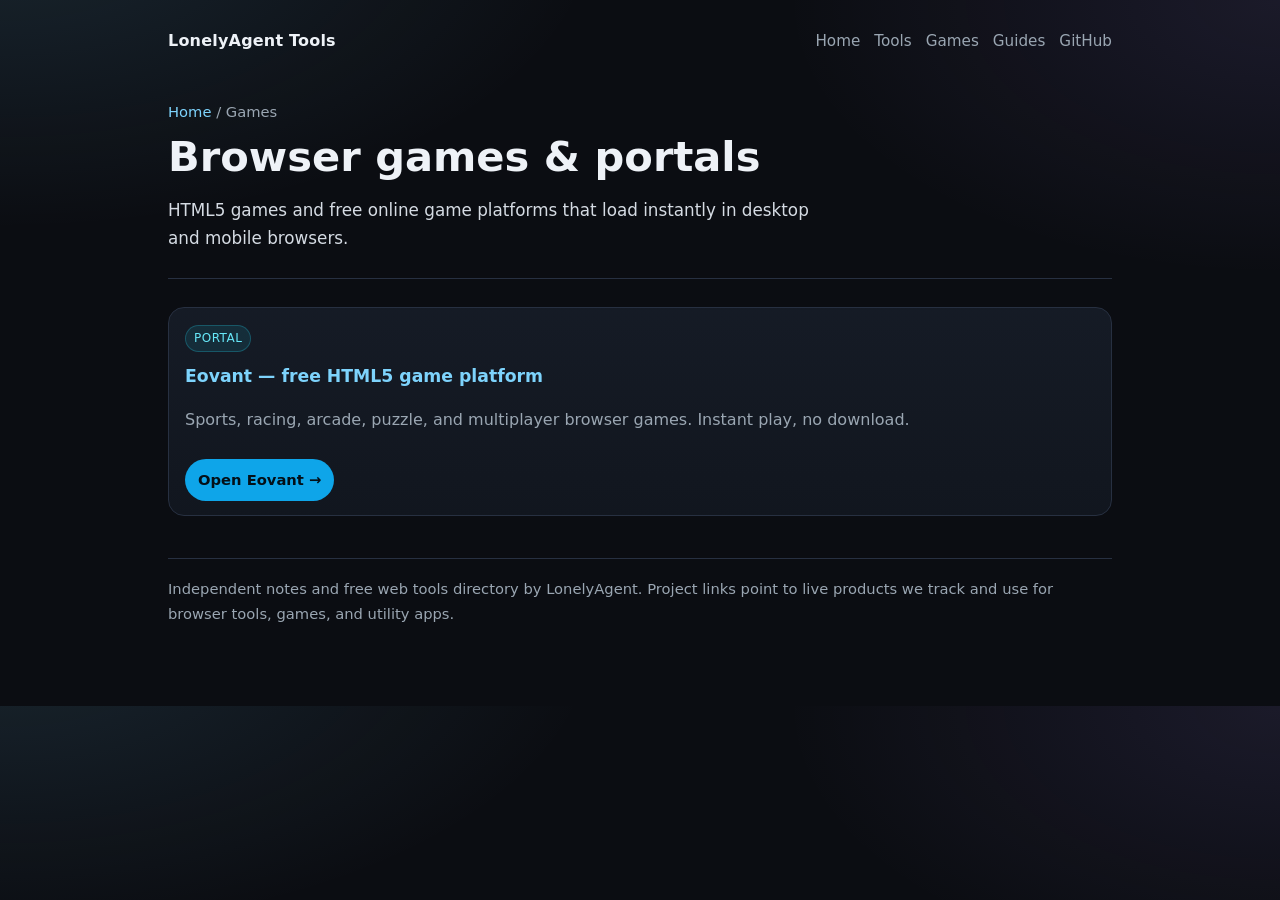
==== games/index.html @ da0f0c92 "Convert Pages site into general tools directory: games/index.html" ====
<!DOCTYPE html>
<html lang="en">
<head>
  <meta charset="utf-8" />
  <meta name="viewport" content="width=device-width, initial-scale=1" />
  <title>Browser Games & HTML5 Portals | LonelyAgent</title>
  <meta name="description" content="Free browser games and HTML5 portals, including Eovant." />
  <meta name="robots" content="index,follow" />
  <link rel="canonical" href="https://lonelyagent.github.io/games/" />
  <meta property="og:title" content="Browser Games & HTML5 Portals | LonelyAgent" />
  <meta property="og:description" content="Free browser games and HTML5 portals, including Eovant." />
  <meta property="og:type" content="website" />
  <meta property="og:url" content="https://lonelyagent.github.io/games/" />
  <style>
:root {
  color-scheme: dark;
  --bg: #0b0d12;
  --bg2: #12161f;
  --card: #161b26;
  --line: #273041;
  --text: #eef2f7;
  --muted: #9aa6b2;
  --accent: #7dd3fc;
  --accent2: #a78bfa;
  --good: #34d399;
}
* { box-sizing: border-box; }
body {
  margin: 0;
  font-family: ui-sans-serif, system-ui, -apple-system, Segoe UI, Roboto, Helvetica, Arial, sans-serif;
  background:
    radial-gradient(1000px 500px at 0% -10%, rgba(125,211,252,.12), transparent 60%),
    radial-gradient(900px 500px at 100% 0%, rgba(167,139,250,.10), transparent 55%),
    var(--bg);
  color: var(--text);
  line-height: 1.65;
}
a { color: var(--accent); text-decoration: none; }
a:hover { text-decoration: underline; }
.wrap { max-width: 980px; margin: 0 auto; padding: 28px 18px 80px; }
.nav {
  display:flex; flex-wrap:wrap; gap:12px 18px; align-items:center;
  justify-content:space-between; margin-bottom: 28px;
}
.brand { font-weight: 800; letter-spacing: .2px; color: var(--text); }
.navlinks { display:flex; flex-wrap:wrap; gap: 14px; color: var(--muted); font-size: .95rem; }
.navlinks a { color: var(--muted); }
.navlinks a:hover { color: var(--text); }
h1 { font-size: clamp(1.9rem, 3.4vw, 2.6rem); line-height: 1.15; margin: 0 0 12px; }
h2 { font-size: 1.35rem; margin: 0 0 10px; }
h3 { margin: 0 0 8px; font-size: 1.08rem; }
.lead { color: #d5dbe3; font-size: 1.05rem; max-width: 62ch; }
.muted { color: var(--muted); }
.hero {
  padding: 18px 0 8px;
  border-bottom: 1px solid var(--line);
  margin-bottom: 28px;
}
.grid {
  display: grid;
  grid-template-columns: 1fr;
  gap: 14px;
}
@media (min-width: 780px) {
  .grid-2 { grid-template-columns: 1fr 1fr; }
  .grid-3 { grid-template-columns: 1fr 1fr 1fr; }
}
.card {
  background: linear-gradient(180deg, rgba(22,27,38,.96), rgba(18,22,31,.96));
  border: 1px solid var(--line);
  border-radius: 16px;
  padding: 16px 16px 14px;
}
.card:hover { border-color: #3a465c; }
.tag {
  display:inline-block; font-size: .75rem; letter-spacing: .04em; text-transform: uppercase;
  color: #c4b5fd; background: rgba(167,139,250,.12); border: 1px solid rgba(167,139,250,.25);
  border-radius: 999px; padding: 3px 8px; margin-bottom: 10px;
}
.tag.game { color:#67e8f9; background: rgba(34,211,238,.10); border-color: rgba(34,211,238,.25); }
.tag.tool { color:#86efac; background: rgba(52,211,153,.10); border-color: rgba(52,211,153,.25); }
.tag.guide { color:#fcd34d; background: rgba(252,211,77,.10); border-color: rgba(252,211,77,.25); }
.btn {
  display:inline-block; margin-top: 10px; padding: 9px 13px; border-radius: 999px;
  background: #0ea5e9; color: #041018; font-weight: 700; font-size: .92rem;
}
.btn.secondary { background: transparent; color: var(--accent); border: 1px solid #335; }
ul { padding-left: 1.15rem; }
li { margin: .25rem 0; }
footer {
  margin-top: 42px; padding-top: 18px; border-top: 1px solid var(--line);
  color: var(--muted); font-size: .92rem;
}
.kicker { color: var(--muted); font-size: .92rem; margin-bottom: 8px; }
.section { margin: 28px 0; }
.pillrow { display:flex; flex-wrap:wrap; gap:8px; margin: 12px 0 0; }
.pill {
  border: 1px solid var(--line); border-radius: 999px; padding: 5px 10px;
  color: var(--muted); font-size: .85rem; background: rgba(255,255,255,.02);
}
</style>
</head>
<body>
  <main class="wrap">

  <div class="nav">
    <a class="brand" href="./">LonelyAgent Tools</a>
    <div class="navlinks">
      <a href="./">Home</a>
      <a href="./tools/">Tools</a>
      <a href="./games/">Games</a>
      <a href="./guides/">Guides</a>
      <a href="https://github.com/lonelyagent" rel="noopener">GitHub</a>
    </div>
  </div>

    <section class="hero">
      <div class="kicker"><a href="../">Home</a> / Games</div>
      <h1>Browser games & portals</h1>
      <p class="lead">HTML5 games and free online game platforms that load instantly in desktop and mobile browsers.</p>
    </section>
    <div class="grid">
      <article class="card">
        <div class="tag game">Portal</div>
        <h3><a href="./eovant.html">Eovant — free HTML5 game platform</a></h3>
        <p class="muted">Sports, racing, arcade, puzzle, and multiplayer browser games. Instant play, no download.</p>
        <a class="btn" href="https://eovant.com/" rel="noopener">Open Eovant →</a>
      </article>
    </div>

    <footer>
      Independent notes and free web tools directory by LonelyAgent.
      Project links point to live products we track and use for browser tools, games, and utility apps.
    </footer>
  </main>
</body>
</html>
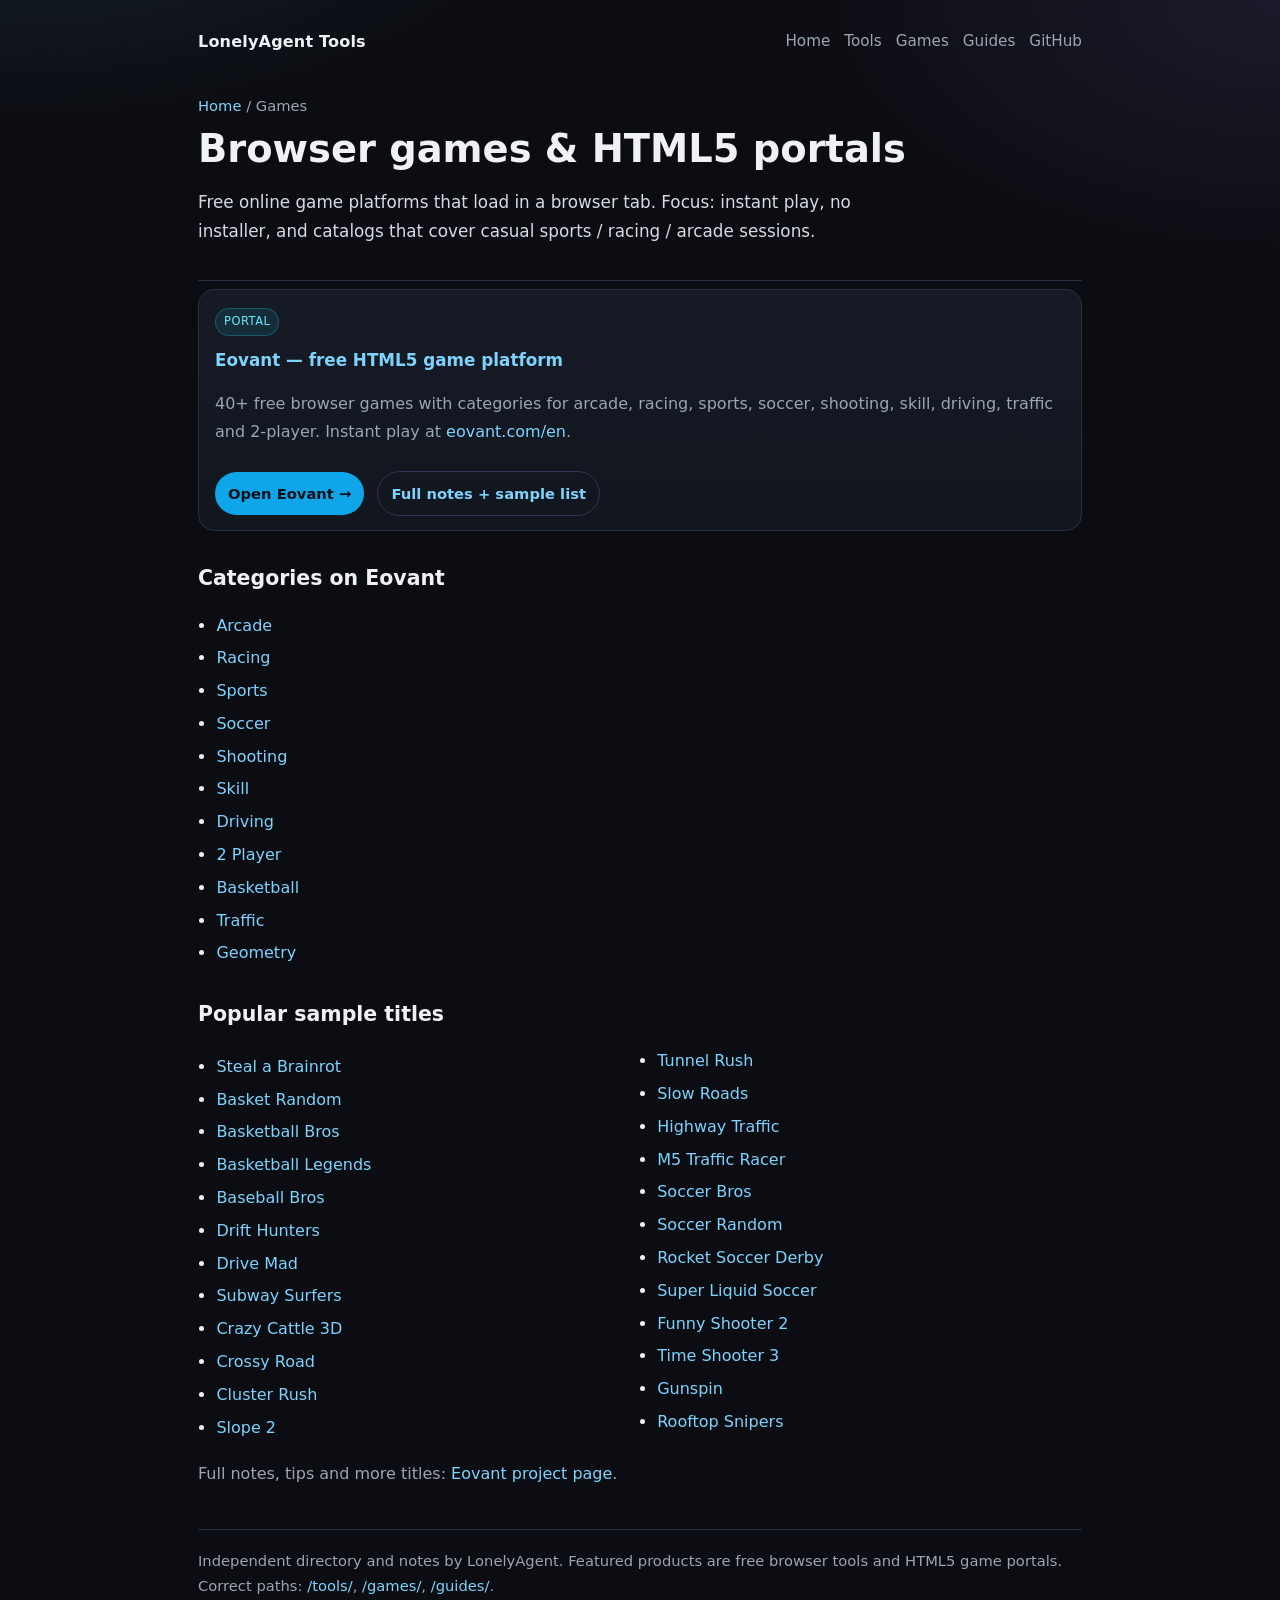
==== commit 8a6fd80c: "fix: deepen product notes and fix broken nested paths - Expand Typing Words GIF and Eovant pages wit" ====
--- a/games/index.html
+++ b/games/index.html
@@ -4,133 +4,94 @@
   <meta charset="utf-8" />
   <meta name="viewport" content="width=device-width, initial-scale=1" />
   <title>Browser Games & HTML5 Portals | LonelyAgent</title>
-  <meta name="description" content="Free browser games and HTML5 portals, including Eovant." />
+  <meta name="description" content="Free browser games and HTML5 portals, including Eovant with sports, racing, arcade and multiplayer-friendly titles." />
   <meta name="robots" content="index,follow" />
   <link rel="canonical" href="https://lonelyagent.github.io/games/" />
   <meta property="og:title" content="Browser Games & HTML5 Portals | LonelyAgent" />
-  <meta property="og:description" content="Free browser games and HTML5 portals, including Eovant." />
+  <meta property="og:description" content="Free browser games and HTML5 portals, including Eovant with sports, racing, arcade and multiplayer-friendly titles." />
   <meta property="og:type" content="website" />
   <meta property="og:url" content="https://lonelyagent.github.io/games/" />
-  <style>
-:root {
-  color-scheme: dark;
-  --bg: #0b0d12;
-  --bg2: #12161f;
-  --card: #161b26;
-  --line: #273041;
-  --text: #eef2f7;
-  --muted: #9aa6b2;
-  --accent: #7dd3fc;
-  --accent2: #a78bfa;
-  --good: #34d399;
-}
-* { box-sizing: border-box; }
-body {
-  margin: 0;
-  font-family: ui-sans-serif, system-ui, -apple-system, Segoe UI, Roboto, Helvetica, Arial, sans-serif;
-  background:
-    radial-gradient(1000px 500px at 0% -10%, rgba(125,211,252,.12), transparent 60%),
-    radial-gradient(900px 500px at 100% 0%, rgba(167,139,250,.10), transparent 55%),
-    var(--bg);
-  color: var(--text);
-  line-height: 1.65;
-}
-a { color: var(--accent); text-decoration: none; }
-a:hover { text-decoration: underline; }
-.wrap { max-width: 980px; margin: 0 auto; padding: 28px 18px 80px; }
-.nav {
-  display:flex; flex-wrap:wrap; gap:12px 18px; align-items:center;
-  justify-content:space-between; margin-bottom: 28px;
-}
-.brand { font-weight: 800; letter-spacing: .2px; color: var(--text); }
-.navlinks { display:flex; flex-wrap:wrap; gap: 14px; color: var(--muted); font-size: .95rem; }
-.navlinks a { color: var(--muted); }
-.navlinks a:hover { color: var(--text); }
-h1 { font-size: clamp(1.9rem, 3.4vw, 2.6rem); line-height: 1.15; margin: 0 0 12px; }
-h2 { font-size: 1.35rem; margin: 0 0 10px; }
-h3 { margin: 0 0 8px; font-size: 1.08rem; }
-.lead { color: #d5dbe3; font-size: 1.05rem; max-width: 62ch; }
-.muted { color: var(--muted); }
-.hero {
-  padding: 18px 0 8px;
-  border-bottom: 1px solid var(--line);
-  margin-bottom: 28px;
-}
-.grid {
-  display: grid;
-  grid-template-columns: 1fr;
-  gap: 14px;
-}
-@media (min-width: 780px) {
-  .grid-2 { grid-template-columns: 1fr 1fr; }
-  .grid-3 { grid-template-columns: 1fr 1fr 1fr; }
-}
-.card {
-  background: linear-gradient(180deg, rgba(22,27,38,.96), rgba(18,22,31,.96));
-  border: 1px solid var(--line);
-  border-radius: 16px;
-  padding: 16px 16px 14px;
-}
-.card:hover { border-color: #3a465c; }
-.tag {
-  display:inline-block; font-size: .75rem; letter-spacing: .04em; text-transform: uppercase;
-  color: #c4b5fd; background: rgba(167,139,250,.12); border: 1px solid rgba(167,139,250,.25);
-  border-radius: 999px; padding: 3px 8px; margin-bottom: 10px;
-}
-.tag.game { color:#67e8f9; background: rgba(34,211,238,.10); border-color: rgba(34,211,238,.25); }
-.tag.tool { color:#86efac; background: rgba(52,211,153,.10); border-color: rgba(52,211,153,.25); }
-.tag.guide { color:#fcd34d; background: rgba(252,211,77,.10); border-color: rgba(252,211,77,.25); }
-.btn {
-  display:inline-block; margin-top: 10px; padding: 9px 13px; border-radius: 999px;
-  background: #0ea5e9; color: #041018; font-weight: 700; font-size: .92rem;
-}
-.btn.secondary { background: transparent; color: var(--accent); border: 1px solid #335; }
-ul { padding-left: 1.15rem; }
-li { margin: .25rem 0; }
-footer {
-  margin-top: 42px; padding-top: 18px; border-top: 1px solid var(--line);
-  color: var(--muted); font-size: .92rem;
-}
-.kicker { color: var(--muted); font-size: .92rem; margin-bottom: 8px; }
-.section { margin: 28px 0; }
-.pillrow { display:flex; flex-wrap:wrap; gap:8px; margin: 12px 0 0; }
-.pill {
-  border: 1px solid var(--line); border-radius: 999px; padding: 5px 10px;
-  color: var(--muted); font-size: .85rem; background: rgba(255,255,255,.02);
-}
-</style>
+  <link rel="stylesheet" href="/assets/site.css" />
+  
 </head>
 <body>
   <main class="wrap">
-
   <div class="nav">
-    <a class="brand" href="./">LonelyAgent Tools</a>
+    <a class="brand" href="/">LonelyAgent Tools</a>
     <div class="navlinks">
-      <a href="./">Home</a>
-      <a href="./tools/">Tools</a>
-      <a href="./games/">Games</a>
-      <a href="./guides/">Guides</a>
+      <a href="/">Home</a>
+      <a href="/tools/">Tools</a>
+      <a href="/games/">Games</a>
+      <a href="/guides/">Guides</a>
       <a href="https://github.com/lonelyagent" rel="noopener">GitHub</a>
     </div>
   </div>
 
     <section class="hero">
-      <div class="kicker"><a href="../">Home</a> / Games</div>
-      <h1>Browser games & portals</h1>
-      <p class="lead">HTML5 games and free online game platforms that load instantly in desktop and mobile browsers.</p>
+      <div class="kicker"><a href="/">Home</a> / Games</div>
+      <h1>Browser games &amp; HTML5 portals</h1>
+      <p class="lead">
+        Free online game platforms that load in a browser tab. Focus: instant play,
+        no installer, and catalogs that cover casual sports / racing / arcade sessions.
+      </p>
     </section>
     <div class="grid">
       <article class="card">
         <div class="tag game">Portal</div>
-        <h3><a href="./eovant.html">Eovant — free HTML5 game platform</a></h3>
-        <p class="muted">Sports, racing, arcade, puzzle, and multiplayer browser games. Instant play, no download.</p>
-        <a class="btn" href="https://eovant.com/" rel="noopener">Open Eovant →</a>
+        <h3><a href="/games/eovant.html">Eovant — free HTML5 game platform</a></h3>
+        <p class="muted">40+ free browser games with categories for arcade, racing, sports, soccer, shooting, skill, driving, traffic and 2-player. Instant play at <a href="https://eovant.com/en" rel="noopener">eovant.com/en</a>.</p>
+        <a class="btn" href="https://eovant.com/en" rel="noopener">Open Eovant →</a>
+        <a class="btn secondary" href="/games/eovant.html">Full notes + sample list</a>
       </article>
     </div>
+    <section class="prose">
+      <h2>Categories on Eovant</h2>
+      <ul>
+        <li><a href="https://eovant.com/en/category/arcade" rel="noopener">Arcade</a></li>
+        <li><a href="https://eovant.com/en/category/racing" rel="noopener">Racing</a></li>
+        <li><a href="https://eovant.com/en/category/sports" rel="noopener">Sports</a></li>
+        <li><a href="https://eovant.com/en/category/soccer" rel="noopener">Soccer</a></li>
+        <li><a href="https://eovant.com/en/category/shooting" rel="noopener">Shooting</a></li>
+        <li><a href="https://eovant.com/en/category/skill" rel="noopener">Skill</a></li>
+        <li><a href="https://eovant.com/en/category/driving" rel="noopener">Driving</a></li>
+        <li><a href="https://eovant.com/en/category/2-player" rel="noopener">2 Player</a></li>
+        <li><a href="https://eovant.com/en/category/basketball-games" rel="noopener">Basketball</a></li>
+        <li><a href="https://eovant.com/en/category/traffic-games" rel="noopener">Traffic</a></li>
+        <li><a href="https://eovant.com/en/category/geometry-games" rel="noopener">Geometry</a></li>
+      </ul>
+      <h2>Popular sample titles</h2>
+      <ul class="game-list">
+        <li><a href="https://eovant.com/en/games/steal-a-brainrot" rel="noopener">Steal a Brainrot</a></li>
+        <li><a href="https://eovant.com/en/games/basket-random" rel="noopener">Basket Random</a></li>
+        <li><a href="https://eovant.com/en/games/basketball-bros" rel="noopener">Basketball Bros</a></li>
+        <li><a href="https://eovant.com/en/games/basketball-legends" rel="noopener">Basketball Legends</a></li>
+        <li><a href="https://eovant.com/en/games/baseball-bros" rel="noopener">Baseball Bros</a></li>
+        <li><a href="https://eovant.com/en/games/drift-hunters" rel="noopener">Drift Hunters</a></li>
+        <li><a href="https://eovant.com/en/games/drive-mad" rel="noopener">Drive Mad</a></li>
+        <li><a href="https://eovant.com/en/games/subway-surfers" rel="noopener">Subway Surfers</a></li>
+        <li><a href="https://eovant.com/en/games/crazy-cattle-3d" rel="noopener">Crazy Cattle 3D</a></li>
+        <li><a href="https://eovant.com/en/games/crossy-road" rel="noopener">Crossy Road</a></li>
+        <li><a href="https://eovant.com/en/games/cluster-rush" rel="noopener">Cluster Rush</a></li>
+        <li><a href="https://eovant.com/en/games/slope-2" rel="noopener">Slope 2</a></li>
+        <li><a href="https://eovant.com/en/games/tunnel-rush" rel="noopener">Tunnel Rush</a></li>
+        <li><a href="https://eovant.com/en/games/slow-roads" rel="noopener">Slow Roads</a></li>
+        <li><a href="https://eovant.com/en/games/highway-traffic" rel="noopener">Highway Traffic</a></li>
+        <li><a href="https://eovant.com/en/games/m5-traffic-racer" rel="noopener">M5 Traffic Racer</a></li>
+        <li><a href="https://eovant.com/en/games/soccer-bros" rel="noopener">Soccer Bros</a></li>
+        <li><a href="https://eovant.com/en/games/soccer-random" rel="noopener">Soccer Random</a></li>
+        <li><a href="https://eovant.com/en/games/rocket-soccer-derby" rel="noopener">Rocket Soccer Derby</a></li>
+        <li><a href="https://eovant.com/en/games/super-liquid-soccer" rel="noopener">Super Liquid Soccer</a></li>
+        <li><a href="https://eovant.com/en/games/funny-shooter-2" rel="noopener">Funny Shooter 2</a></li>
+        <li><a href="https://eovant.com/en/games/time-shooter-3" rel="noopener">Time Shooter 3</a></li>
+        <li><a href="https://eovant.com/en/games/gunspin" rel="noopener">Gunspin</a></li>
+        <li><a href="https://eovant.com/en/games/rooftop-snipers" rel="noopener">Rooftop Snipers</a></li>
+      </ul>
+      <p class="muted">Full notes, tips and more titles: <a href="/games/eovant.html">Eovant project page</a>.</p>
+    </section>
 
     <footer>
-      Independent notes and free web tools directory by LonelyAgent.
-      Project links point to live products we track and use for browser tools, games, and utility apps.
+      Independent directory and notes by LonelyAgent. Featured products are free browser tools and HTML5 game portals.
+      Correct paths: <a href="/tools/">/tools/</a>, <a href="/games/">/games/</a>, <a href="/guides/">/guides/</a>.
     </footer>
   </main>
 </body>
--- a/assets/site.css
+++ b/assets/site.css
@@ -0,0 +1,83 @@
+:root {
+  color-scheme: dark;
+  --bg: #0b0d12;
+  --card: #161b26;
+  --line: #273041;
+  --text: #eef2f7;
+  --muted: #9aa6b2;
+  --accent: #7dd3fc;
+  --accent2: #a78bfa;
+  --good: #34d399;
+}
+* { box-sizing: border-box; }
+body {
+  margin: 0;
+  font-family: ui-sans-serif, system-ui, -apple-system, Segoe UI, Roboto, Helvetica, Arial, sans-serif;
+  background:
+    radial-gradient(1000px 500px at 0% -10%, rgba(125,211,252,.12), transparent 60%),
+    radial-gradient(900px 500px at 100% 0%, rgba(167,139,250,.10), transparent 55%),
+    var(--bg);
+  color: var(--text);
+  line-height: 1.7;
+}
+a { color: var(--accent); text-decoration: none; }
+a:hover { text-decoration: underline; }
+.wrap { max-width: 920px; margin: 0 auto; padding: 28px 18px 80px; }
+.nav {
+  display:flex; flex-wrap:wrap; gap:12px 18px; align-items:center;
+  justify-content:space-between; margin-bottom: 28px;
+}
+.brand { font-weight: 800; letter-spacing: .2px; color: var(--text); }
+.navlinks { display:flex; flex-wrap:wrap; gap: 14px; color: var(--muted); font-size: .95rem; }
+.navlinks a { color: var(--muted); }
+.navlinks a:hover { color: var(--text); }
+h1 { font-size: clamp(1.8rem, 3.2vw, 2.4rem); line-height: 1.18; margin: 0 0 12px; }
+h2 { font-size: 1.28rem; margin: 28px 0 12px; }
+h3 { margin: 0 0 8px; font-size: 1.05rem; }
+.lead { color: #d5dbe3; font-size: 1.05rem; max-width: 68ch; }
+.muted { color: var(--muted); }
+.hero { padding: 10px 0 18px; border-bottom: 1px solid var(--line); margin-bottom: 8px; }
+.grid { display:grid; grid-template-columns: 1fr; gap: 14px; }
+@media (min-width: 780px) {
+  .grid-2 { grid-template-columns: 1fr 1fr; }
+  .grid-3 { grid-template-columns: 1fr 1fr 1fr; }
+}
+.card {
+  background: linear-gradient(180deg, rgba(22,27,38,.96), rgba(18,22,31,.96));
+  border: 1px solid var(--line);
+  border-radius: 16px;
+  padding: 16px 16px 14px;
+}
+.card:hover { border-color: #3a465c; }
+.tag {
+  display:inline-block; font-size: .72rem; letter-spacing: .04em; text-transform: uppercase;
+  color: #c4b5fd; background: rgba(167,139,250,.12); border: 1px solid rgba(167,139,250,.25);
+  border-radius: 999px; padding: 3px 8px; margin-bottom: 10px;
+}
+.tag.game { color:#67e8f9; background: rgba(34,211,238,.10); border-color: rgba(34,211,238,.25); }
+.tag.tool { color:#86efac; background: rgba(52,211,153,.10); border-color: rgba(52,211,153,.25); }
+.tag.guide { color:#fcd34d; background: rgba(252,211,77,.10); border-color: rgba(252,211,77,.25); }
+.btn {
+  display:inline-block; margin: 10px 8px 0 0; padding: 9px 13px; border-radius: 999px;
+  background: #0ea5e9; color: #041018; font-weight: 700; font-size: .92rem;
+}
+.btn.secondary { background: transparent; color: var(--accent); border: 1px solid #335; }
+ul { padding-left: 1.15rem; }
+li { margin: .35rem 0; }
+footer {
+  margin-top: 42px; padding-top: 18px; border-top: 1px solid var(--line);
+  color: var(--muted); font-size: .92rem;
+}
+.kicker { color: var(--muted); font-size: .92rem; margin-bottom: 8px; }
+.prose p { max-width: 70ch; margin: 0 0 14px; }
+.prose h2 { margin-top: 30px; }
+.pillrow { display:flex; flex-wrap:wrap; gap:8px; margin: 12px 0 0; }
+.pill {
+  border: 1px solid var(--line); border-radius: 999px; padding: 5px 10px;
+  color: var(--muted); font-size: .85rem; background: rgba(255,255,255,.02);
+}
+.toc a { display:inline-block; margin: 0 10px 8px 0; }
+.game-list { columns: 1; }
+@media (min-width: 700px) { .game-list { columns: 2; } }
+.game-list li { break-inside: avoid; }
+code { font-size: .9em; color: #cbd5e1; }
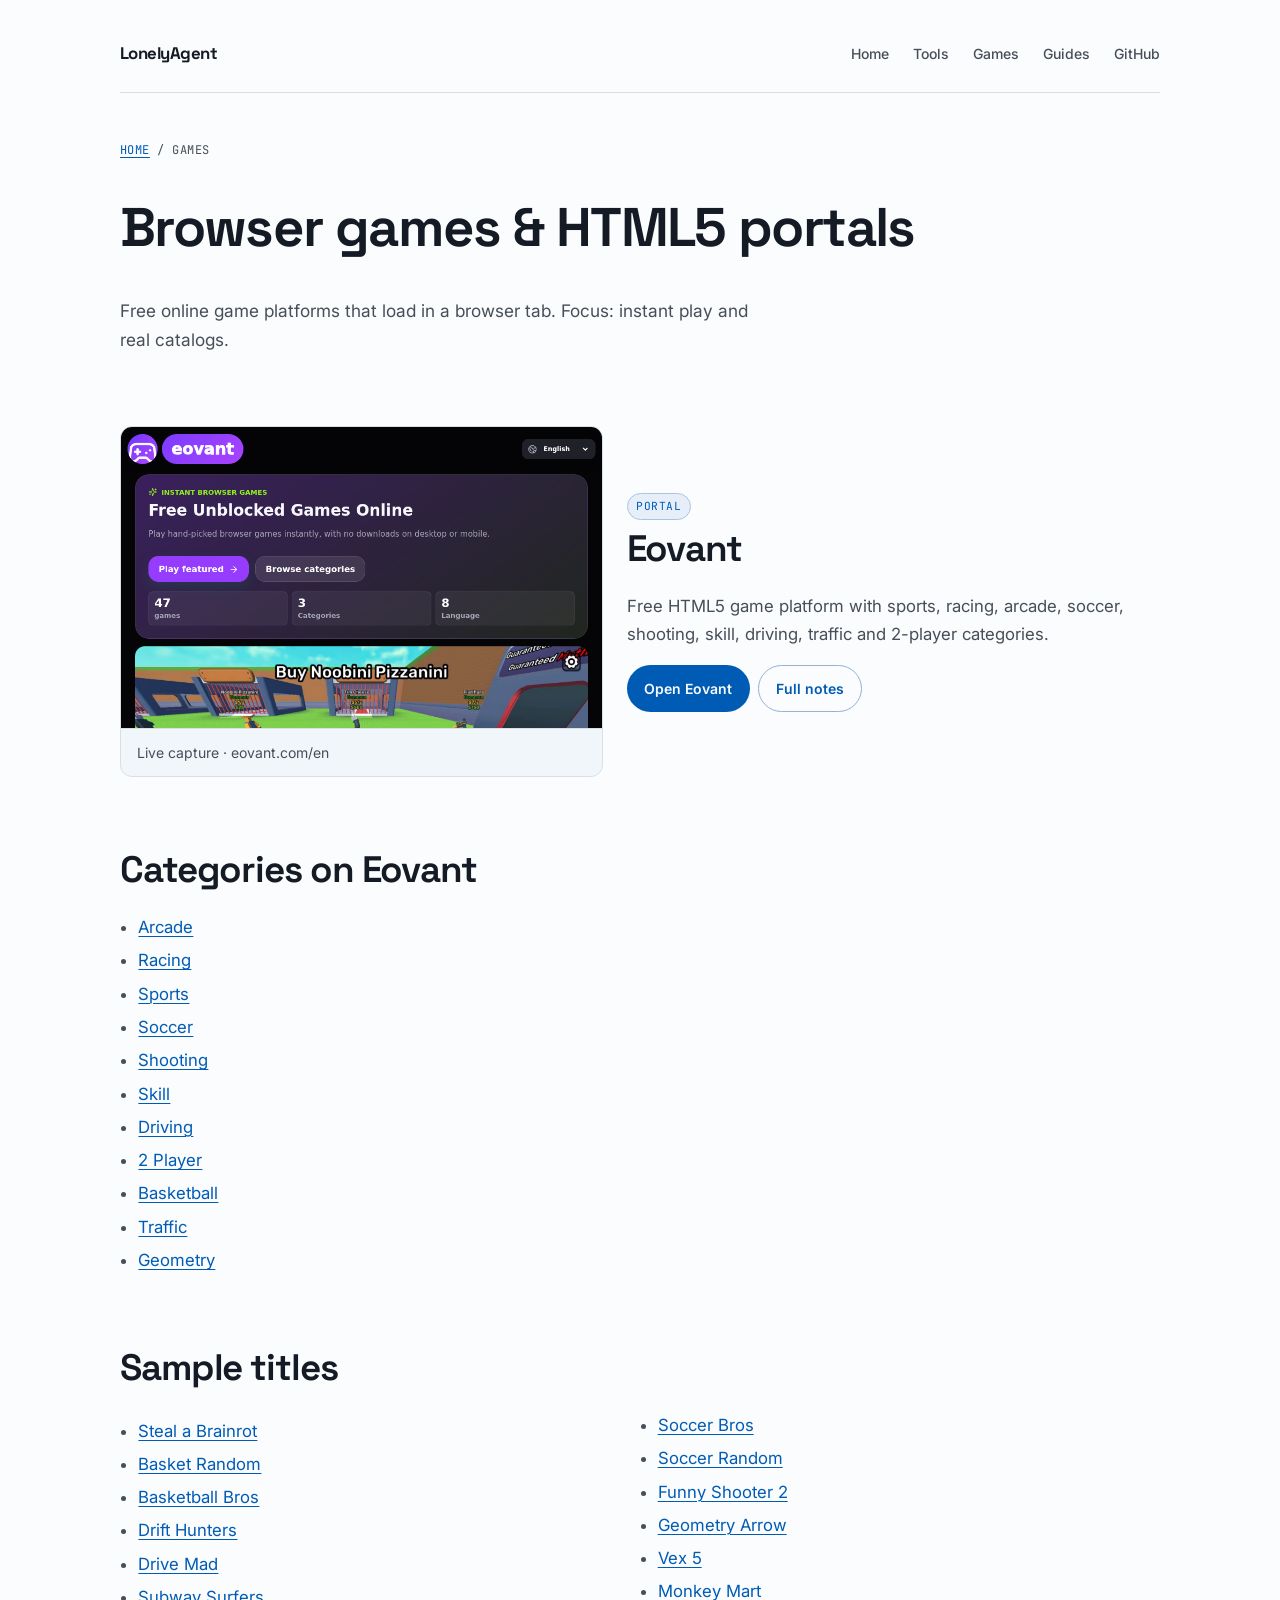
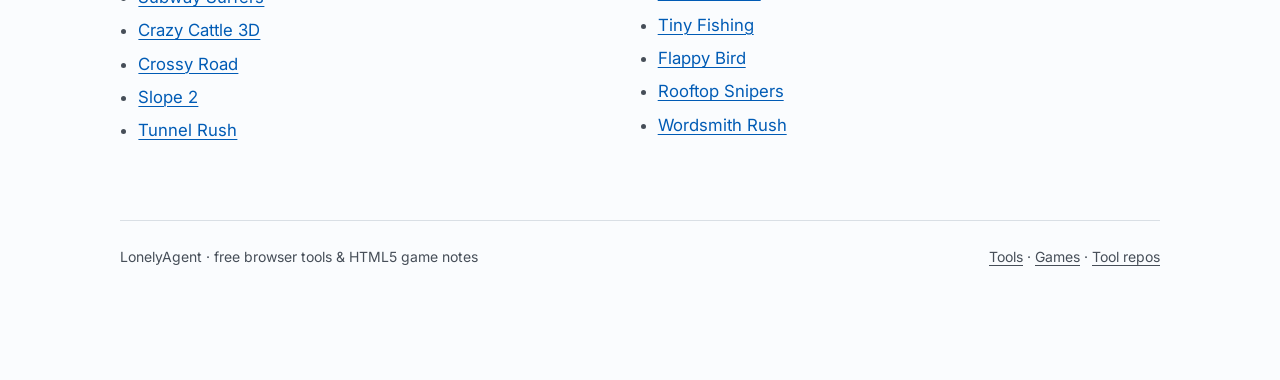
==== commit edabf3f5: "design: Hallmark Workbench redesign with live product screenshots - Cobalt modern-minimal system (to" ====
--- a/games/index.html
+++ b/games/index.html
@@ -4,11 +4,11 @@
   <meta charset="utf-8" />
   <meta name="viewport" content="width=device-width, initial-scale=1" />
   <title>Browser Games & HTML5 Portals | LonelyAgent</title>
-  <meta name="description" content="Free browser games and HTML5 portals, including Eovant with sports, racing, arcade and multiplayer-friendly titles." />
+  <meta name="description" content="Free browser games and HTML5 portals, featuring Eovant with a live product screenshot and category links." />
   <meta name="robots" content="index,follow" />
   <link rel="canonical" href="https://lonelyagent.github.io/games/" />
   <meta property="og:title" content="Browser Games & HTML5 Portals | LonelyAgent" />
-  <meta property="og:description" content="Free browser games and HTML5 portals, including Eovant with sports, racing, arcade and multiplayer-friendly titles." />
+  <meta property="og:description" content="Free browser games and HTML5 portals, featuring Eovant with a live product screenshot and category links." />
   <meta property="og:type" content="website" />
   <meta property="og:url" content="https://lonelyagent.github.io/games/" />
   <link rel="stylesheet" href="/assets/site.css" />
@@ -17,7 +17,7 @@
 <body>
   <main class="wrap">
   <div class="nav">
-    <a class="brand" href="/">LonelyAgent Tools</a>
+    <a class="brand" href="/">LonelyAgent</a>
     <div class="navlinks">
       <a href="/">Home</a>
       <a href="/tools/">Tools</a>
@@ -28,22 +28,27 @@
   </div>
 
     <section class="hero">
-      <div class="kicker"><a href="/">Home</a> / Games</div>
+      <p class="kicker"><a href="/">Home</a> / Games</p>
       <h1>Browser games &amp; HTML5 portals</h1>
-      <p class="lead">
-        Free online game platforms that load in a browser tab. Focus: instant play,
-        no installer, and catalogs that cover casual sports / racing / arcade sessions.
-      </p>
+      <p class="lead">Free online game platforms that load in a browser tab. Focus: instant play and real catalogs.</p>
     </section>
-    <div class="grid">
-      <article class="card">
-        <div class="tag game">Portal</div>
-        <h3><a href="/games/eovant.html">Eovant — free HTML5 game platform</a></h3>
-        <p class="muted">40+ free browser games with categories for arcade, racing, sports, soccer, shooting, skill, driving, traffic and 2-player. Instant play at <a href="https://eovant.com/en" rel="noopener">eovant.com/en</a>.</p>
-        <a class="btn" href="https://eovant.com/en" rel="noopener">Open Eovant →</a>
-        <a class="btn secondary" href="/games/eovant.html">Full notes + sample list</a>
-      </article>
-    </div>
+
+    <article class="shot-block">
+      <figure class="shot">
+        <img src="/assets/shots/eovant.png" width="900" height="560" alt="Eovant portal screenshot" loading="eager" />
+        <figcaption>Live capture · eovant.com/en</figcaption>
+      </figure>
+      <div class="shot-copy">
+        <span class="tag">Portal</span>
+        <h2 style="margin-top:0">Eovant</h2>
+        <p>Free HTML5 game platform with sports, racing, arcade, soccer, shooting, skill, driving, traffic and 2-player categories.</p>
+        <div class="btnrow">
+          <a class="btn" href="https://eovant.com/en" rel="noopener">Open Eovant</a>
+          <a class="btn secondary" href="/games/eovant.html">Full notes</a>
+        </div>
+      </div>
+    </article>
+
     <section class="prose">
       <h2>Categories on Eovant</h2>
       <ul>
@@ -59,39 +64,38 @@
         <li><a href="https://eovant.com/en/category/traffic-games" rel="noopener">Traffic</a></li>
         <li><a href="https://eovant.com/en/category/geometry-games" rel="noopener">Geometry</a></li>
       </ul>
-      <h2>Popular sample titles</h2>
+      <h2>Sample titles</h2>
       <ul class="game-list">
         <li><a href="https://eovant.com/en/games/steal-a-brainrot" rel="noopener">Steal a Brainrot</a></li>
         <li><a href="https://eovant.com/en/games/basket-random" rel="noopener">Basket Random</a></li>
         <li><a href="https://eovant.com/en/games/basketball-bros" rel="noopener">Basketball Bros</a></li>
-        <li><a href="https://eovant.com/en/games/basketball-legends" rel="noopener">Basketball Legends</a></li>
-        <li><a href="https://eovant.com/en/games/baseball-bros" rel="noopener">Baseball Bros</a></li>
         <li><a href="https://eovant.com/en/games/drift-hunters" rel="noopener">Drift Hunters</a></li>
         <li><a href="https://eovant.com/en/games/drive-mad" rel="noopener">Drive Mad</a></li>
         <li><a href="https://eovant.com/en/games/subway-surfers" rel="noopener">Subway Surfers</a></li>
         <li><a href="https://eovant.com/en/games/crazy-cattle-3d" rel="noopener">Crazy Cattle 3D</a></li>
         <li><a href="https://eovant.com/en/games/crossy-road" rel="noopener">Crossy Road</a></li>
-        <li><a href="https://eovant.com/en/games/cluster-rush" rel="noopener">Cluster Rush</a></li>
         <li><a href="https://eovant.com/en/games/slope-2" rel="noopener">Slope 2</a></li>
         <li><a href="https://eovant.com/en/games/tunnel-rush" rel="noopener">Tunnel Rush</a></li>
-        <li><a href="https://eovant.com/en/games/slow-roads" rel="noopener">Slow Roads</a></li>
-        <li><a href="https://eovant.com/en/games/highway-traffic" rel="noopener">Highway Traffic</a></li>
-        <li><a href="https://eovant.com/en/games/m5-traffic-racer" rel="noopener">M5 Traffic Racer</a></li>
         <li><a href="https://eovant.com/en/games/soccer-bros" rel="noopener">Soccer Bros</a></li>
         <li><a href="https://eovant.com/en/games/soccer-random" rel="noopener">Soccer Random</a></li>
-        <li><a href="https://eovant.com/en/games/rocket-soccer-derby" rel="noopener">Rocket Soccer Derby</a></li>
-        <li><a href="https://eovant.com/en/games/super-liquid-soccer" rel="noopener">Super Liquid Soccer</a></li>
         <li><a href="https://eovant.com/en/games/funny-shooter-2" rel="noopener">Funny Shooter 2</a></li>
-        <li><a href="https://eovant.com/en/games/time-shooter-3" rel="noopener">Time Shooter 3</a></li>
-        <li><a href="https://eovant.com/en/games/gunspin" rel="noopener">Gunspin</a></li>
+        <li><a href="https://eovant.com/en/games/geometry-arrow" rel="noopener">Geometry Arrow</a></li>
+        <li><a href="https://eovant.com/en/games/vex-5" rel="noopener">Vex 5</a></li>
+        <li><a href="https://eovant.com/en/games/monkey-mart" rel="noopener">Monkey Mart</a></li>
+        <li><a href="https://eovant.com/en/games/tiny-fishing" rel="noopener">Tiny Fishing</a></li>
+        <li><a href="https://eovant.com/en/games/flappy-bird" rel="noopener">Flappy Bird</a></li>
         <li><a href="https://eovant.com/en/games/rooftop-snipers" rel="noopener">Rooftop Snipers</a></li>
+        <li><a href="https://eovant.com/en/games/wordsmith-rush" rel="noopener">Wordsmith Rush</a></li>
       </ul>
-      <p class="muted">Full notes, tips and more titles: <a href="/games/eovant.html">Eovant project page</a>.</p>
     </section>
 
-    <footer>
-      Independent directory and notes by LonelyAgent. Featured products are free browser tools and HTML5 game portals.
-      Correct paths: <a href="/tools/">/tools/</a>, <a href="/games/">/games/</a>, <a href="/guides/">/guides/</a>.
+    <footer class="site-foot">
+      <span>LonelyAgent · free browser tools &amp; HTML5 game notes</span>
+      <span>
+        <a href="/tools/">Tools</a> ·
+        <a href="/games/">Games</a> ·
+        <a href="https://github.com/lonelyagent/free-online-browser-tools" rel="noopener">Tool repos</a>
+      </span>
     </footer>
   </main>
 </body>
--- a/assets/site.css
+++ b/assets/site.css
@@ -1,83 +1,278 @@
-:root {
-  color-scheme: dark;
-  --bg: #0b0d12;
-  --card: #161b26;
-  --line: #273041;
-  --text: #eef2f7;
-  --muted: #9aa6b2;
-  --accent: #7dd3fc;
-  --accent2: #a78bfa;
-  --good: #34d399;
-}
-* { box-sizing: border-box; }
+/* Hallmark · genre: modern-minimal · macrostructure: Workbench · theme: Cobalt · enrichment: real screenshots · nav: N1b · footer: Ft2 · design-system: design.md · designed-as-app
+ * Hallmark · pre-emit critique: P4 H4 E4 S4 R4 V4
+ */
+@import url("https://fonts.googleapis.com/css2?family=Inter:wght@400;500;600&family=JetBrains+Mono:wght@400;500&family=Space+Grotesk:wght@500;600;700&display=swap");
+@import url("./tokens.css");
+
+*, *::before, *::after { box-sizing: border-box; }
+html, body { overflow-x: clip; }
 body {
   margin: 0;
-  font-family: ui-sans-serif, system-ui, -apple-system, Segoe UI, Roboto, Helvetica, Arial, sans-serif;
-  background:
-    radial-gradient(1000px 500px at 0% -10%, rgba(125,211,252,.12), transparent 60%),
-    radial-gradient(900px 500px at 100% 0%, rgba(167,139,250,.10), transparent 55%),
-    var(--bg);
-  color: var(--text);
-  line-height: 1.7;
-}
-a { color: var(--accent); text-decoration: none; }
-a:hover { text-decoration: underline; }
-.wrap { max-width: 920px; margin: 0 auto; padding: 28px 18px 80px; }
+  font-family: var(--font-body);
+  font-size: var(--text-md);
+  line-height: 1.65;
+  color: var(--color-ink);
+  background: var(--color-paper);
+  -webkit-font-smoothing: antialiased;
+}
+img { max-width: 100%; height: auto; display: block; }
+a { color: var(--color-accent); text-decoration-thickness: 1px; text-underline-offset: 3px; }
+a:hover { text-decoration-thickness: 2px; }
+a:focus-visible, button:focus-visible, .btn:focus-visible {
+  outline: 2px solid var(--color-focus);
+  outline-offset: 3px;
+}
+
+.wrap {
+  width: min(100% - 2rem, var(--max));
+  margin-inline: auto;
+  padding-block: var(--space-md) var(--space-3xl);
+}
+
+/* N1b nav */
 .nav {
-  display:flex; flex-wrap:wrap; gap:12px 18px; align-items:center;
-  justify-content:space-between; margin-bottom: 28px;
-}
-.brand { font-weight: 800; letter-spacing: .2px; color: var(--text); }
-.navlinks { display:flex; flex-wrap:wrap; gap: 14px; color: var(--muted); font-size: .95rem; }
-.navlinks a { color: var(--muted); }
-.navlinks a:hover { color: var(--text); }
-h1 { font-size: clamp(1.8rem, 3.2vw, 2.4rem); line-height: 1.18; margin: 0 0 12px; }
-h2 { font-size: 1.28rem; margin: 28px 0 12px; }
-h3 { margin: 0 0 8px; font-size: 1.05rem; }
-.lead { color: #d5dbe3; font-size: 1.05rem; max-width: 68ch; }
-.muted { color: var(--muted); }
-.hero { padding: 10px 0 18px; border-bottom: 1px solid var(--line); margin-bottom: 8px; }
-.grid { display:grid; grid-template-columns: 1fr; gap: 14px; }
+  display: flex;
+  flex-wrap: wrap;
+  align-items: center;
+  justify-content: space-between;
+  gap: var(--space-sm);
+  padding: var(--space-sm) 0 var(--space-md);
+  border-bottom: 1px solid var(--color-rule);
+  margin-bottom: var(--space-xl);
+}
+.brand {
+  font-family: var(--font-display);
+  font-weight: 700;
+  letter-spacing: -0.03em;
+  color: var(--color-ink);
+  text-decoration: none;
+  font-size: 1.05rem;
+}
+.brand:hover { text-decoration: none; color: var(--color-accent); }
+.navlinks {
+  display: flex;
+  flex-wrap: wrap;
+  gap: var(--space-xs) var(--space-md);
+  font-size: var(--text-sm);
+  font-weight: 500;
+}
+.navlinks a {
+  color: var(--color-ink-2);
+  text-decoration: none;
+}
+.navlinks a:hover { color: var(--color-ink); }
+
+h1, h2, h3 {
+  font-family: var(--font-display);
+  font-style: normal;
+  font-weight: 650;
+  letter-spacing: -0.03em;
+  line-height: 1.12;
+  color: var(--color-ink);
+  overflow-wrap: anywhere;
+  min-width: 0;
+}
+h1 { font-size: var(--text-display); margin: 0 0 var(--space-sm); }
+h2 { font-size: var(--text-display-s); margin: var(--space-2xl) 0 var(--space-md); }
+h3 { font-size: var(--text-lg); margin: 0 0 var(--space-2xs); }
+
+.kicker {
+  font-family: var(--font-mono);
+  font-size: var(--text-xs);
+  letter-spacing: 0.04em;
+  text-transform: uppercase;
+  color: var(--color-ink-2);
+  margin: 0 0 var(--space-xs);
+}
+.lead {
+  font-size: 1.08rem;
+  color: var(--color-ink-2);
+  max-width: 58ch;
+  margin: 0 0 var(--space-md);
+}
+.muted { color: var(--color-ink-2); }
+.hero {
+  display: grid;
+  gap: var(--space-md);
+  margin-bottom: var(--space-xl);
+}
+@media (min-width: 860px) {
+  .hero.split {
+    grid-template-columns: minmax(0, 1.05fr) minmax(0, 0.95fr);
+    align-items: end;
+    gap: var(--space-xl);
+  }
+}
+
+.btn {
+  display: inline-flex;
+  align-items: center;
+  justify-content: center;
+  gap: 0.4rem;
+  padding: 0.7rem 1.05rem;
+  border-radius: var(--radius-pill);
+  background: var(--color-accent);
+  color: var(--color-accent-ink);
+  font-weight: 600;
+  font-size: var(--text-sm);
+  text-decoration: none;
+  border: 1px solid transparent;
+  transition: transform var(--dur-short) var(--ease-out), opacity var(--dur-short) var(--ease-out);
+}
+.btn:hover { text-decoration: none; opacity: 0.92; }
+.btn:active { transform: translateY(1px); }
+.btn.secondary {
+  background: transparent;
+  color: var(--color-accent);
+  border-color: color-mix(in oklch, var(--color-accent) 35%, var(--color-rule));
+}
+.btnrow {
+  display: flex;
+  flex-wrap: wrap;
+  gap: var(--space-2xs);
+  margin-top: var(--space-sm);
+}
+
+/* Workbench screenshot frames — real captures, no fake chrome */
+.shot {
+  margin: 0;
+  background: var(--color-paper-2);
+  border: 1px solid var(--color-rule);
+  border-radius: var(--radius-shot);
+  overflow: hidden;
+  min-width: 0;
+}
+.shot img {
+  width: 100%;
+  aspect-ratio: 16 / 10;
+  object-fit: cover;
+  object-position: top center;
+  background: var(--color-paper-2);
+}
+.shot figcaption {
+  padding: var(--space-xs) var(--space-sm);
+  font-size: var(--text-sm);
+  color: var(--color-ink-2);
+  border-top: 1px solid var(--color-rule);
+}
+.shot-stack {
+  display: grid;
+  gap: var(--space-lg);
+}
+.shot-block {
+  display: grid;
+  gap: var(--space-md);
+}
+@media (min-width: 860px) {
+  .shot-block {
+    grid-template-columns: minmax(0, 0.95fr) minmax(0, 1.05fr);
+    align-items: center;
+  }
+  .shot-block.reverse { grid-template-columns: minmax(0, 1.05fr) minmax(0, 0.95fr); }
+  .shot-block.reverse .shot { order: 2; }
+  .shot-block.reverse .shot-copy { order: 1; }
+}
+.shot-copy p { margin: 0 0 var(--space-sm); max-width: 52ch; color: var(--color-ink-2); }
+
+.grid {
+  display: grid;
+  grid-template-columns: 1fr;
+  gap: var(--space-md);
+}
 @media (min-width: 780px) {
-  .grid-2 { grid-template-columns: 1fr 1fr; }
-  .grid-3 { grid-template-columns: 1fr 1fr 1fr; }
-}
+  .grid-2 { grid-template-columns: minmax(0, 1fr) minmax(0, 1fr); }
+  .grid-3 { grid-template-columns: repeat(3, minmax(0, 1fr)); }
+}
+
 .card {
-  background: linear-gradient(180deg, rgba(22,27,38,.96), rgba(18,22,31,.96));
-  border: 1px solid var(--line);
-  border-radius: 16px;
-  padding: 16px 16px 14px;
-}
-.card:hover { border-color: #3a465c; }
+  background: var(--color-paper);
+  border: 1px solid var(--color-rule);
+  border-radius: var(--radius-card);
+  padding: var(--space-md);
+  min-width: 0;
+}
+.card h3 a { color: var(--color-ink); text-decoration: none; }
+.card h3 a:hover { color: var(--color-accent); }
 .tag {
-  display:inline-block; font-size: .72rem; letter-spacing: .04em; text-transform: uppercase;
-  color: #c4b5fd; background: rgba(167,139,250,.12); border: 1px solid rgba(167,139,250,.25);
-  border-radius: 999px; padding: 3px 8px; margin-bottom: 10px;
-}
-.tag.game { color:#67e8f9; background: rgba(34,211,238,.10); border-color: rgba(34,211,238,.25); }
-.tag.tool { color:#86efac; background: rgba(52,211,153,.10); border-color: rgba(52,211,153,.25); }
-.tag.guide { color:#fcd34d; background: rgba(252,211,77,.10); border-color: rgba(252,211,77,.25); }
-.btn {
-  display:inline-block; margin: 10px 8px 0 0; padding: 9px 13px; border-radius: 999px;
-  background: #0ea5e9; color: #041018; font-weight: 700; font-size: .92rem;
-}
-.btn.secondary { background: transparent; color: var(--accent); border: 1px solid #335; }
-ul { padding-left: 1.15rem; }
-li { margin: .35rem 0; }
-footer {
-  margin-top: 42px; padding-top: 18px; border-top: 1px solid var(--line);
-  color: var(--muted); font-size: .92rem;
-}
-.kicker { color: var(--muted); font-size: .92rem; margin-bottom: 8px; }
-.prose p { max-width: 70ch; margin: 0 0 14px; }
-.prose h2 { margin-top: 30px; }
-.pillrow { display:flex; flex-wrap:wrap; gap:8px; margin: 12px 0 0; }
-.pill {
-  border: 1px solid var(--line); border-radius: 999px; padding: 5px 10px;
-  color: var(--muted); font-size: .85rem; background: rgba(255,255,255,.02);
-}
-.toc a { display:inline-block; margin: 0 10px 8px 0; }
+  display: inline-block;
+  font-family: var(--font-mono);
+  font-size: 0.7rem;
+  letter-spacing: 0.04em;
+  text-transform: uppercase;
+  color: var(--color-accent);
+  background: color-mix(in oklch, var(--color-accent) 8%, var(--color-paper));
+  border: 1px solid color-mix(in oklch, var(--color-accent) 22%, var(--color-rule));
+  border-radius: var(--radius-pill);
+  padding: 0.2rem 0.55rem;
+  margin-bottom: var(--space-2xs);
+}
+
+.prose p { max-width: 68ch; margin: 0 0 var(--space-sm); color: var(--color-ink-2); }
+.prose ul, .prose ol { padding-left: 1.15rem; color: var(--color-ink-2); }
+.prose li { margin: 0.35rem 0; }
+.prose code, code {
+  font-family: var(--font-mono);
+  font-size: 0.9em;
+  background: var(--color-paper-2);
+  border: 1px solid var(--color-rule);
+  border-radius: 4px;
+  padding: 0.05em 0.35em;
+}
+
+.list-index {
+  list-style: none;
+  padding: 0;
+  margin: 0;
+  border-top: 1px solid var(--color-rule);
+}
+.list-index li {
+  border-bottom: 1px solid var(--color-rule);
+  padding: var(--space-sm) 0;
+  display: grid;
+  gap: 0.2rem;
+}
+.list-index a {
+  font-family: var(--font-display);
+  font-weight: 600;
+  font-size: 1.15rem;
+  color: var(--color-ink);
+  text-decoration: none;
+  letter-spacing: -0.02em;
+}
+.list-index a:hover { color: var(--color-accent); }
+
 .game-list { columns: 1; }
 @media (min-width: 700px) { .game-list { columns: 2; } }
 .game-list li { break-inside: avoid; }
-code { font-size: .9em; color: #cbd5e1; }
+
+.pillrow { display: flex; flex-wrap: wrap; gap: 0.5rem; margin-top: var(--space-sm); }
+.pill {
+  border: 1px solid var(--color-rule);
+  border-radius: var(--radius-pill);
+  padding: 0.3rem 0.7rem;
+  color: var(--color-ink-2);
+  font-size: var(--text-sm);
+  background: var(--color-paper-2);
+}
+
+footer.site-foot {
+  margin-top: var(--space-2xl);
+  padding-top: var(--space-md);
+  border-top: 1px solid var(--color-rule);
+  color: var(--color-ink-2);
+  font-size: var(--text-sm);
+  display: flex;
+  flex-wrap: wrap;
+  gap: var(--space-xs) var(--space-md);
+  justify-content: space-between;
+  align-items: baseline;
+}
+footer.site-foot a { color: var(--color-ink-2); }
+
+@media (prefers-reduced-motion: reduce) {
+  *, *::before, *::after {
+    animation-duration: 0.01ms !important;
+    animation-iteration-count: 1 !important;
+    transition-duration: 0.01ms !important;
+  }
+}
